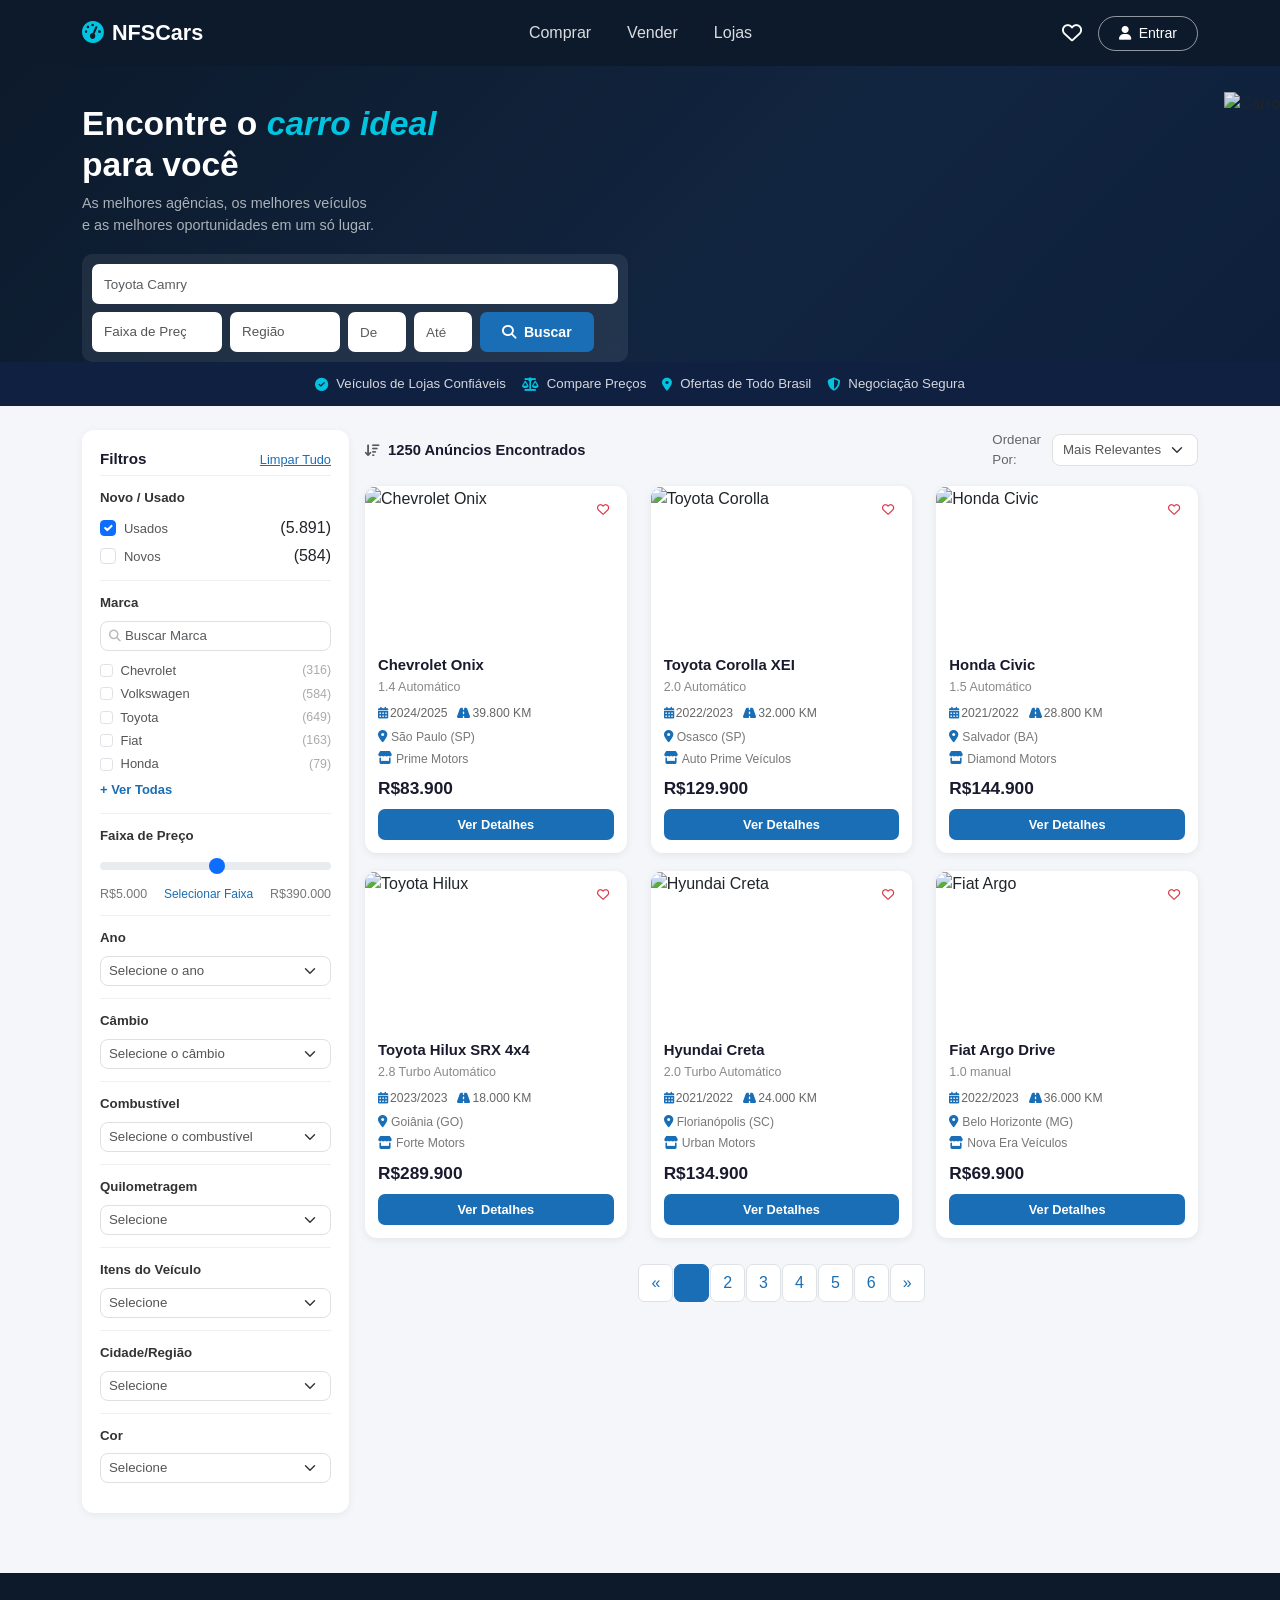
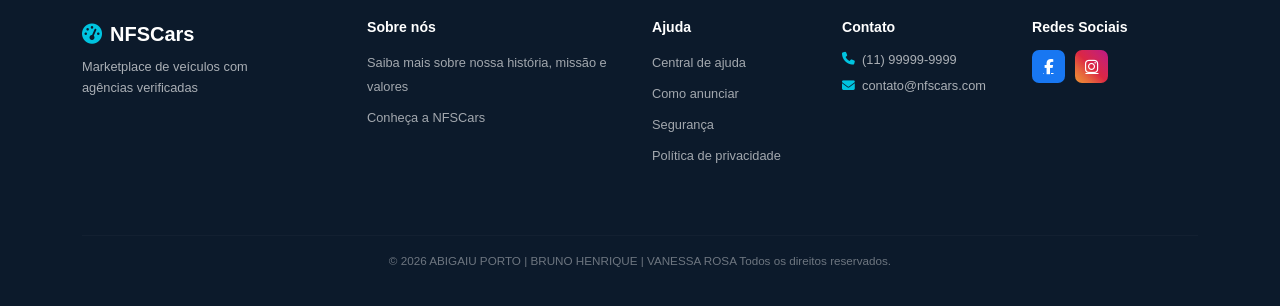
==== index.html @ fce11f49 "ajustes" ====
<!DOCTYPE html>
<!-- lang="pt-BR": informa ao leitor de tela o idioma da página para pronúncia correta -->
<html lang="pt-BR">
<head>
    <!-- charset UTF-8: garante leitura correta de caracteres especiais (ã, ç, é...) -->
    <meta charset="UTF-8">
    <!-- viewport: permite zoom e reflow correto em dispositivos móveis para usuários com baixa visão -->
    <meta name="viewport" content="width=device-width, initial-scale=1.0">
    <title>NFSCars - Encontre o carro ideal para você</title>
    <link href="https://cdn.jsdelivr.net/npm/bootstrap@5.3.2/dist/css/bootstrap.min.css" rel="stylesheet">
    <link href="https://cdnjs.cloudflare.com/ajax/libs/font-awesome/6.5.0/css/all.min.css" rel="stylesheet">
    <link href="style.css" rel="stylesheet">
</head>
<body>

<!-- NAVBAR -->
<!-- <nav>: elemento semântico que identifica área de navegação para leitores de tela -->
<nav class="navbar navbar-main">
    <div class="container">
        <a class="navbar-brand" href="marketplace.html">
            <i class="fas fa-tachometer-alt" style="color:#00c4e0;"></i> NFSCars
        </a>
        <div class="d-flex align-items-center mx-auto gap-1">
            <a class="nav-link" href="marketplace.html">Comprar</a>
            <a class="nav-link" href="cadastro-veiculo.html">Vender</a>
            <a class="nav-link" href="#">Lojas</a>
        </div>
        <div class="d-flex align-items-center gap-3">
            <a href="#" class="text-white fs-5"><i class="far fa-heart"></i></a>
            <button class="btn btn-entrar"><i class="fas fa-user me-1"></i> Entrar</button>
        </div>
    </div>
</nav>

<!-- HERO -->
<!-- <section>: elemento semântico que agrupa conteúdo relacionado, ajuda leitores de tela a navegar por seções -->
<section class="hero-section">
    <div class="container position-relative" style="z-index:2;">
        <div class="row">
            <div class="col-lg-6">
                <h1 class="hero-title">
                    Encontre o <span class="highlight">carro ideal</span><br>para você
                </h1>
                <p class="hero-subtitle">As melhores agências, os melhores veículos<br>e as melhores oportunidades em um só lugar.</p>
                <div class="search-bar">
                    <div class="d-flex gap-2 flex-wrap align-items-center">
                        <!-- placeholder: dica de preenchimento visível; type="text" define o tipo de entrada para teclados virtuais e validação -->
                        <input type="text" class="form-control flex-grow-1" placeholder="Toyota Camry" style="min-width:130px;">
                        <select class="form-select" style="width:130px;">
                            <option>Faixa de Preço</option>
                            <option>Até R$50.000</option>
                            <option>Até R$100.000</option>
                            <option>Até R$200.000</option>
                        </select>
                        <select class="form-select" style="width:110px;">
                            <option>Região</option>
                            <option>São Paulo</option>
                            <option>Rio de Janeiro</option>
                            <option>Bahia</option>
                        </select>
                        <input type="text" class="form-control" placeholder="De" style="width:58px;">
                        <input type="text" class="form-control" placeholder="Até" style="width:58px;">
                        <button class="btn btn-buscar"><i class="fas fa-search me-1"></i> Buscar</button>
                    </div>
                </div>
            </div>
        </div>
    </div>
    <!-- alt="Carro": texto alternativo lido por leitores de tela quando a imagem não carrega ou para deficientes visuais -->
    <img src="https://images.unsplash.com/photo-1555215695-3004980ad54e?w=720&q=80"
         class="hero-car-img" alt="Carro">
</section>

<!-- TRUST BAR -->
<div class="trust-bar">
    <div class="container">
        <div class="row justify-content-center g-3">
            <div class="col-auto"><div class="trust-badge"><i class="fas fa-check-circle"></i><span>Veículos de Lojas Confiáveis</span></div></div>
            <div class="col-auto"><div class="trust-badge"><i class="fas fa-balance-scale"></i><span>Compare Preços</span></div></div>
            <div class="col-auto"><div class="trust-badge"><i class="fas fa-map-marker-alt"></i><span>Ofertas de Todo Brasil</span></div></div>
            <div class="col-auto"><div class="trust-badge"><i class="fas fa-shield-alt"></i><span>Negociação Segura</span></div></div>
        </div>
    </div>
</div>

<!-- MAIN -->
<div class="container py-4">
    <div class="row g-3">

        <!-- SIDEBAR -->
        <div class="col-lg-3">
            <div class="filter-sidebar">
                <div class="d-flex justify-content-between align-items-center mb-1">
                    <span class="filter-title">Filtros</span>
                    <a href="#" style="font-size:0.8rem;color:#1a6eb5;">Limpar Tudo</a>
                </div>

                <!-- Novo/Usado -->
                <div class="filter-section">
                    <div class="filter-section-title">Novo / Usado</div>
                    <div class="d-flex justify-content-between align-items-center mb-1">
                        <!-- form-check: estrutura Bootstrap que vincula visualmente label ao checkbox, melhorando a área clicável e leitura por assistivos -->
                        <div class="form-check mb-0">
                            <!-- type="checkbox": informa ao leitor de tela que é uma caixa de seleção -->
                            <input class="form-check-input" type="checkbox" checked>
                            <!-- <label>: vincula texto descritivo ao controle, lido pelo leitor de tela ao focar no checkbox -->
                            <label class="form-check-label">Usados</label>
                        </div>
                        <span class="cnt">(5.891)</span>
                    </div>
                    <div class="d-flex justify-content-between align-items-center">
                        <div class="form-check mb-0">
                            <input class="form-check-input" type="checkbox">
                            <label class="form-check-label">Novos</label>
                        </div>
                        <span class="cnt">(584)</span>
                    </div>
                </div>

                <!-- Marca -->
                <div class="filter-section">
                    <div class="filter-section-title">Marca</div>
                    <div class="position-relative mb-2">
                        <i class="fas fa-search position-absolute" style="left:9px;top:50%;transform:translateY(-50%);color:#bbb;font-size:0.75rem;"></i>
                        <input type="text" class="form-control form-control-sm ps-4" placeholder="Buscar Marca">
                    </div>
                    <div class="brand-item"><label><input type="checkbox" class="form-check-input me-1"> Chevrolet</label><span class="cnt">(316)</span></div>
                    <div class="brand-item"><label><input type="checkbox" class="form-check-input me-1"> Volkswagen</label><span class="cnt">(584)</span></div>
                    <div class="brand-item"><label><input type="checkbox" class="form-check-input me-1"> Toyota</label><span class="cnt">(649)</span></div>
                    <div class="brand-item"><label><input type="checkbox" class="form-check-input me-1"> Fiat</label><span class="cnt">(163)</span></div>
                    <div class="brand-item"><label><input type="checkbox" class="form-check-input me-1"> Honda</label><span class="cnt">(79)</span></div>
                    <a href="#" class="ver-todas mt-1 d-inline-block">+ Ver Todas</a>
                </div>

                <!-- Faixa de Preço -->
                <div class="filter-section">
                    <div class="filter-section-title">Faixa de Preço</div>
                    <input type="range" class="form-range" min="5000" max="390000" value="200000">
                    <div class="d-flex justify-content-between price-range">
                        <span>R$5.000</span>
                        <span style="color:#1a6eb5;font-size:0.75rem;">Selecionar Faixa</span>
                        <span>R$390.000</span>
                    </div>
                </div>

                <!-- Dropdowns -->
                <div class="filter-section">
                    <div class="filter-section-title">Ano</div>
                    <select class="form-select form-select-sm"><option>Selecione o ano</option><option>2024/2025</option><option>2023/2024</option><option>2022/2023</option></select>
                </div>
                <div class="filter-section">
                    <div class="filter-section-title">Câmbio</div>
                    <select class="form-select form-select-sm"><option>Selecione o câmbio</option><option>Automático</option><option>Manual</option></select>
                </div>
                <div class="filter-section">
                    <div class="filter-section-title">Combustível</div>
                    <select class="form-select form-select-sm"><option>Selecione o combustível</option><option>Flex</option><option>Gasolina</option><option>Elétrico</option></select>
                </div>
                <div class="filter-section">
                    <div class="filter-section-title">Quilometragem</div>
                    <select class="form-select form-select-sm"><option>Selecione</option><option>Até 20.000 km</option><option>Até 50.000 km</option><option>Até 100.000 km</option></select>
                </div>
                <div class="filter-section">
                    <div class="filter-section-title">Itens do Veículo</div>
                    <select class="form-select form-select-sm"><option>Selecione</option><option>Ar condicionado</option><option>Direção hidráulica</option></select>
                </div>
                <div class="filter-section">
                    <div class="filter-section-title">Cidade/Região</div>
                    <select class="form-select form-select-sm"><option>Selecione</option><option>São Paulo</option><option>Rio de Janeiro</option></select>
                </div>
                <div class="filter-section">
                    <div class="filter-section-title">Cor</div>
                    <select class="form-select form-select-sm"><option>Selecione</option><option>Branco</option><option>Preto</option><option>Prata</option></select>
                </div>
            </div>
        </div>

        <!-- LISTINGS -->
        <div class="col-lg-9">
            <div class="d-flex justify-content-between align-items-center mb-3">
                <div class="results-count"><i class="fas fa-sort-amount-down me-1 text-muted" style="font-size:0.83rem;"></i> 1250 Anúncios Encontrados</div>
                <div class="d-flex align-items-center gap-2">
                    <span style="font-size:0.83rem;color:#666;">Ordenar Por:</span>
                    <select class="sort-select form-select">
                        <option>Mais Relevantes</option>
                        <option>Menor Preço</option>
                        <option>Maior Preço</option>
                        <option>Mais Novo</option>
                    </select>
                </div>
            </div>

            <div class="row">
                <!-- Card 1 -->
                <div class="col-md-4">
                    <div class="car-card">
                        <div class="car-img-wrap">
                            <img src="https://images.unsplash.com/photo-1549317661-bd32c8ce0db2?w=400&q=80" alt="Chevrolet Onix">
                            <button class="heart-btn"><i class="far fa-heart text-danger" style="font-size:0.78rem;"></i></button>
                        </div>
                        <div class="car-body">
                            <div class="car-name">Chevrolet Onix</div>
                            <div class="car-ver">1.4 Automático</div>
                            <div class="car-specs">
                                <span><i class="fas fa-calendar-alt"></i>2024/2025</span>
                                <span><i class="fas fa-road"></i>39.800 KM</span>
                            </div>
                            <div class="car-loc"><i class="fas fa-map-marker-alt"></i> São Paulo (SP)</div>
                            <div class="car-dealer"><i class="fas fa-store"></i> Prime Motors</div>
                            <div class="car-price">R$83.900</div>
                            <a href="detalhes-veiculo.html" class="btn btn-detalhes">Ver Detalhes</a>
                        </div>
                    </div>
                </div>

                <!-- Card 2 -->
                <div class="col-md-4">
                    <div class="car-card">
                        <div class="car-img-wrap">
                            <img src="https://images.unsplash.com/photo-1611566026373-c6c8da0ea861?w=400&q=80" alt="Toyota Corolla">
                            <button class="heart-btn"><i class="far fa-heart text-danger" style="font-size:0.78rem;"></i></button>
                        </div>
                        <div class="car-body">
                            <div class="car-name">Toyota Corolla XEI</div>
                            <div class="car-ver">2.0 Automático</div>
                            <div class="car-specs">
                                <span><i class="fas fa-calendar-alt"></i>2022/2023</span>
                                <span><i class="fas fa-road"></i>32.000 KM</span>
                            </div>
                            <div class="car-loc"><i class="fas fa-map-marker-alt"></i> Osasco (SP)</div>
                            <div class="car-dealer"><i class="fas fa-store"></i> Auto Prime Veículos</div>
                            <div class="car-price">R$129.900</div>
                            <a href="detalhes-veiculo.html" class="btn btn-detalhes">Ver Detalhes</a>
                        </div>
                    </div>
                </div>

                <!-- Card 3 -->
                <div class="col-md-4">
                    <div class="car-card">
                        <div class="car-img-wrap">
                            <img src="https://images.unsplash.com/photo-1606664515524-ed2f786a0bd6?w=400&q=80" alt="Honda Civic">
                            <button class="heart-btn"><i class="far fa-heart text-danger" style="font-size:0.78rem;"></i></button>
                        </div>
                        <div class="car-body">
                            <div class="car-name">Honda Civic</div>
                            <div class="car-ver">1.5 Automático</div>
                            <div class="car-specs">
                                <span><i class="fas fa-calendar-alt"></i>2021/2022</span>
                                <span><i class="fas fa-road"></i>28.800 KM</span>
                            </div>
                            <div class="car-loc"><i class="fas fa-map-marker-alt"></i> Salvador (BA)</div>
                            <div class="car-dealer"><i class="fas fa-store"></i> Diamond Motors</div>
                            <div class="car-price">R$144.900</div>
                            <a href="detalhes-veiculo.html" class="btn btn-detalhes">Ver Detalhes</a>
                        </div>
                    </div>
                </div>

                <!-- Card 4 -->
                <div class="col-md-4">
                    <div class="car-card">
                        <div class="car-img-wrap">
                            <img src="https://images.unsplash.com/photo-1533473359331-0135ef1b58bf?w=400&q=80" alt="Toyota Hilux">
                            <button class="heart-btn"><i class="far fa-heart text-danger" style="font-size:0.78rem;"></i></button>
                        </div>
                        <div class="car-body">
                            <div class="car-name">Toyota Hilux SRX 4x4</div>
                            <div class="car-ver">2.8 Turbo Automático</div>
                            <div class="car-specs">
                                <span><i class="fas fa-calendar-alt"></i>2023/2023</span>
                                <span><i class="fas fa-road"></i>18.000 KM</span>
                            </div>
                            <div class="car-loc"><i class="fas fa-map-marker-alt"></i> Goiânia (GO)</div>
                            <div class="car-dealer"><i class="fas fa-store"></i> Forte Motors</div>
                            <div class="car-price">R$289.900</div>
                            <a href="detalhes-veiculo.html" class="btn btn-detalhes">Ver Detalhes</a>
                        </div>
                    </div>
                </div>

                <!-- Card 5 -->
                <div class="col-md-4">
                    <div class="car-card">
                        <div class="car-img-wrap">
                            <img src="https://images.unsplash.com/photo-1502877338535-766e1452684a?w=400&q=80" alt="Hyundai Creta">
                            <button class="heart-btn"><i class="far fa-heart text-danger" style="font-size:0.78rem;"></i></button>
                        </div>
                        <div class="car-body">
                            <div class="car-name">Hyundai Creta</div>
                            <div class="car-ver">2.0 Turbo Automático</div>
                            <div class="car-specs">
                                <span><i class="fas fa-calendar-alt"></i>2021/2022</span>
                                <span><i class="fas fa-road"></i>24.000 KM</span>
                            </div>
                            <div class="car-loc"><i class="fas fa-map-marker-alt"></i> Florianópolis (SC)</div>
                            <div class="car-dealer"><i class="fas fa-store"></i> Urban Motors</div>
                            <div class="car-price">R$134.900</div>
                            <a href="detalhes-veiculo.html" class="btn btn-detalhes">Ver Detalhes</a>
                        </div>
                    </div>
                </div>

                <!-- Card 6 -->
                <div class="col-md-4">
                    <div class="car-card">
                        <div class="car-img-wrap">
                            <img src="https://images.unsplash.com/photo-1583121274602-3e2820c69888?w=400&q=80" alt="Fiat Argo">
                            <button class="heart-btn"><i class="far fa-heart text-danger" style="font-size:0.78rem;"></i></button>
                        </div>
                        <div class="car-body">
                            <div class="car-name">Fiat Argo Drive</div>
                            <div class="car-ver">1.0 manual</div>
                            <div class="car-specs">
                                <span><i class="fas fa-calendar-alt"></i>2022/2023</span>
                                <span><i class="fas fa-road"></i>36.000 KM</span>
                            </div>
                            <div class="car-loc"><i class="fas fa-map-marker-alt"></i> Belo Horizonte (MG)</div>
                            <div class="car-dealer"><i class="fas fa-store"></i> Nova Era Veículos</div>
                            <div class="car-price">R$69.900</div>
                            <a href="detalhes-veiculo.html" class="btn btn-detalhes">Ver Detalhes</a>
                        </div>
                    </div>
                </div>
            </div>

            <!-- PAGINATION -->
            <!-- <nav>: identifica a paginação como área de navegação para leitores de tela -->
            <nav class="d-flex justify-content-center mt-2">
                <!-- <ul>: lista semântica que permite ao leitor de tela anunciar "lista com X itens" -->
                <ul class="pagination">
                    <li class="page-item"><a class="page-link" href="#">&laquo;</a></li>
                    <li class="page-item active"><a class="page-link" href="#">1</a></li>
                    <li class="page-item"><a class="page-link" href="#">2</a></li>
                    <li class="page-item"><a class="page-link" href="#">3</a></li>
                    <li class="page-item"><a class="page-link" href="#">4</a></li>
                    <li class="page-item"><a class="page-link" href="#">5</a></li>
                    <li class="page-item"><a class="page-link" href="#">6</a></li>
                    <li class="page-item"><a class="page-link" href="#">&raquo;</a></li>
                </ul>
            </nav>
        </div>
    </div>
</div>

<!-- FOOTER -->
<!-- <footer>: elemento semântico que delimita o rodapé; leitores de tela permitem pular diretamente para ele -->
<footer class="footer">
    <div class="container">
        <div class="row">
            <div class="col-lg-3 col-md-6 mb-4">
                <div class="footer-logo"><i class="fas fa-tachometer-alt me-2" style="color:#00c4e0;"></i>NFSCars</div>
                <p class="footer-desc">Marketplace de veículos com agências verificadas</p>
            </div>
            <div class="col-lg-3 col-md-6 mb-4">
                <h6>Sobre nós</h6>
                <ul>
                    <li><a href="#">Saiba mais sobre nossa história, missão e valores</a></li>
                    <li><a href="#">Conheça a NFSCars</a></li>
                </ul>
            </div>
            <div class="col-lg-2 col-md-6 mb-4">
                <h6>Ajuda</h6>
                <ul>
                    <li><a href="#">Central de ajuda</a></li>
                    <li><a href="#">Como anunciar</a></li>
                    <li><a href="#">Segurança</a></li>
                    <li><a href="#">Política de privacidade</a></li>
                </ul>
            </div>
            <div class="col-lg-2 col-md-6 mb-4">
                <h6>Contato</h6>
                <div class="ci"><i class="fas fa-phone"></i><span>(11) 99999-9999</span></div>
                <div class="ci"><i class="fas fa-envelope"></i><span>contato@nfscars.com</span></div>
            </div>
            <div class="col-lg-2 col-md-6 mb-4">
                <h6>Redes Sociais</h6>
                <a href="#" class="social-icon fb"><i class="fab fa-facebook-f"></i></a>
                <a href="#" class="social-icon ig"><i class="fab fa-instagram"></i></a>
            </div>
        </div>
        <hr class="footer-hr">
        <p class="footer-copy">© 2026 ABIGAIU PORTO | BRUNO HENRIQUE | VANESSA ROSA Todos os direitos reservados.</p>
    </div>
</footer>

<script src="https://cdn.jsdelivr.net/npm/bootstrap@5.3.2/dist/js/bootstrap.bundle.min.js"></script>
</body>
</html>
---- style.css ----
/* ===== PÁGINA DE DETALHES ===== */

/* Gallery */
.detail-main-img-wrap { position: relative; border-radius: 10px; overflow: hidden; }
.detail-main-img { width: 100%; height: 295px; object-fit: cover; display: block; }
.gallery-counter {
    position: absolute; bottom: 10px; right: 10px; background: rgba(0,0,0,0.55);
    color: white; font-size: 0.75rem; padding: 3px 10px; border-radius: 20px;
}
.gallery-nav {
    position: absolute; top: 50%; transform: translateY(-50%); background: rgba(255,255,255,0.92);
    border: none; border-radius: 50%; width: 32px; height: 32px;
    display: flex; align-items: center; justify-content: center; cursor: pointer;
    font-size: 0.8rem; color: #333; box-shadow: 0 1px 4px rgba(0,0,0,0.18);
}
.gallery-prev { left: 10px; }
.gallery-next { right: 10px; }
.detail-thumbs { display: flex; flex-direction: column; gap: 8px; height: 295px; }
.detail-thumb-wrap { position: relative; border-radius: 10px; overflow: hidden; flex: 1; }
.detail-thumb-img { width: 100%; height: 100%; object-fit: cover; display: block; }
.thumb-more {
    position: absolute; inset: 0; background: rgba(0,0,0,0.45);
    display: flex; align-items: center; justify-content: center;
    color: white; font-size: 1.1rem; font-weight: 700; cursor: pointer;
}

/* Cards */
.detail-card {
    background: white; border-radius: 12px; padding: 18px 20px;
    box-shadow: 0 2px 8px rgba(0,0,0,0.06); margin-bottom: 14px;
}
.detail-car-title { font-size: 1.45rem; font-weight: 700; color: #1a1a2e; margin-bottom: 2px; }
.detail-car-title .accent { color: #1a6eb5; }
.detail-car-sub { font-size: 0.87rem; color: #888; margin-bottom: 0; }
.heart-btn-detail {
    background: none; border: 1.5px solid #eee; border-radius: 50%;
    width: 36px; height: 36px; display: flex; align-items: center;
    justify-content: center; cursor: pointer; flex-shrink: 0; font-size: 0.95rem;
}

/* Specs grid */
.specs-grid { border: 1px solid #efefef; border-radius: 8px; overflow: hidden; margin-top: 14px; }
.spec-item { padding: 9px 12px; border-right: 1px solid #efefef; border-bottom: 1px solid #efefef; }
.spec-item:nth-child(4n) { border-right: none; }
.spec-label { font-size: 0.71rem; color: #aaa; margin-bottom: 2px; text-transform: uppercase; letter-spacing: 0.3px; }
.spec-value { font-size: 0.83rem; font-weight: 600; color: #1a1a2e; }

/* Section title */
.detail-section-title { font-weight: 700; font-size: 0.88rem; color: #1a1a2e; margin-bottom: 14px; }

/* Vehicle items */
.veiculo-item { font-size: 0.8rem; color: #555; display: flex; align-items: center; gap: 6px; padding: 4px 0; }
.veiculo-item i { color: #1a6eb5; font-size: 0.75rem; }

/* Vendor */
.vendor-av {
    width: 38px; height: 38px; border-radius: 50%; background: #1a6eb5;
    display: flex; align-items: center; justify-content: center;
    color: white; font-weight: 700; font-size: 0.8rem; flex-shrink: 0;
}
.vendor-name { font-weight: 700; font-size: 0.88rem; color: #1a1a2e; }
.vendor-loc { font-size: 0.76rem; color: #888; }
.vendor-loc i { color: #1a6eb5; font-size: 0.74rem; margin-right: 3px; }
.vendor-stat { font-size: 0.79rem; color: #666; margin-bottom: 7px; display: flex; align-items: center; gap: 7px; }
.vendor-stat i { color: #1a6eb5; font-size: 0.77rem; }

/* Contact panel */
.contact-panel {
    background: white; border-radius: 12px; padding: 20px;
    box-shadow: 0 2px 8px rgba(0,0,0,0.07); position: sticky; top: 18px;
}
.detail-price-val { font-size: 1.65rem; font-weight: 700; color: #c0392b; margin-bottom: 4px; }
.contact-label { font-size: 0.81rem; color: #777; margin-bottom: 12px; }
.btn-enviar {
    background: #1a6eb5; color: white; border: none;
    border-radius: 8px; font-size: 0.88rem; font-weight: 600; padding: 10px;
}
.btn-enviar:hover { background: #1559a0; color: white; }

/* Mais anúncios */
.mais-anuncios-title { font-weight: 700; font-size: 1rem; color: #1a1a2e; margin-bottom: 16px; }

/* ===== VARIÁVEIS E BASE ===== */
:root {
    --nfs-dark: #0c1a2b;
    --nfs-blue: #1a6eb5;
    --nfs-accent: #00c4e0;
}

body { font-family: 'Segoe UI', sans-serif; background: #f5f6fa; }
body.cadastro { background: #f0f2f5; }

/* ===== NAVBAR MARKETPLACE ===== */
.navbar-main { background: var(--nfs-dark); padding: 12px 0; }
.navbar-main .navbar-brand {
    color: white; font-weight: 700; font-size: 1.35rem;
    display: flex; align-items: center; gap: 8px;
}
.navbar-main .nav-link { color: rgba(255,255,255,0.85) !important; font-weight: 500; padding: 0 16px !important; }
.navbar-main .nav-link:hover { color: white !important; }
.btn-entrar {
    border: 1.5px solid rgba(255,255,255,0.55); color: white;
    border-radius: 20px; padding: 6px 20px; font-size: 0.88rem; background: transparent;
}
.btn-entrar:hover { background: rgba(255,255,255,0.1); color: white; }

/* ===== HERO ===== */
.hero-section {
    background: linear-gradient(135deg, #0c1a2b 0%, #122540 60%, #0d1f3a 100%);
    min-height: 260px; position: relative; overflow: hidden; padding: 38px 0 0;
}
.hero-car-img {
    position: absolute; right: 0; bottom: 0; height: 270px;
    object-fit: cover; opacity: 0.9;
}
.hero-title { font-size: 2.1rem; font-weight: 700; color: white; line-height: 1.2; }
.hero-title .highlight { color: #00c4e0; font-style: italic; }
.hero-subtitle { color: rgba(255,255,255,0.65); font-size: 0.9rem; margin: 8px 0 18px; }

/* ===== SEARCH BAR ===== */
.search-bar {
    background: rgba(255,255,255,0.08); border-radius: 10px;
    padding: 10px; backdrop-filter: blur(4px);
}
.search-bar .form-control, .search-bar .form-select {
    border: none; background: white; border-radius: 7px;
    font-size: 0.84rem; height: 40px;
}
.btn-buscar {
    background: #1a6eb5; color: white; border: none;
    border-radius: 7px; font-weight: 600; height: 40px;
    padding: 0 22px; white-space: nowrap; font-size: 0.88rem;
}
.btn-buscar:hover { background: #1559a0; color: white; }

/* ===== TRUST BAR ===== */
.trust-bar { background: #0f2040; padding: 12px 0; }
.trust-badge { display: flex; align-items: center; gap: 8px; color: rgba(255,255,255,0.82); font-size: 0.83rem; }
.trust-badge i { color: #00c4e0; }

/* ===== SIDEBAR DE FILTROS ===== */
.filter-sidebar {
    background: white; border-radius: 12px; padding: 18px;
    box-shadow: 0 2px 8px rgba(0,0,0,0.06);
}
.filter-title { font-weight: 700; font-size: 0.95rem; color: #1a1a2e; }
.filter-section { border-top: 1px solid #f0f0f0; padding: 12px 0; }
.filter-section-title { font-size: 0.83rem; font-weight: 600; color: #333; margin-bottom: 8px; }
.form-check-label { font-size: 0.81rem; color: #555; }
.brand-item {
    display: flex; justify-content: space-between; font-size: 0.81rem;
    color: #555; padding: 2px 0; align-items: center;
}
.brand-item .cnt { color: #aaa; font-size: 0.77rem; }
.ver-todas { color: #1a6eb5; font-size: 0.81rem; text-decoration: none; font-weight: 600; }
.price-range { font-size: 0.78rem; color: #777; }

/* ===== RESULTADOS ===== */
.results-count { font-weight: 700; font-size: 0.92rem; color: #1a1a2e; }
.sort-select { font-size: 0.83rem; border: 1px solid #ddd; border-radius: 7px; padding: 5px 10px; color: #555; }

/* ===== CARD DE CARRO ===== */
.car-card {
    background: white; border-radius: 12px; overflow: hidden;
    box-shadow: 0 2px 8px rgba(0,0,0,0.07); margin-bottom: 18px;
    transition: transform 0.2s, box-shadow 0.2s;
}
.car-card:hover { transform: translateY(-3px); box-shadow: 0 6px 18px rgba(0,0,0,0.12); }
.car-img-wrap { position: relative; height: 155px; overflow: hidden; }
.car-img-wrap img { width: 100%; height: 100%; object-fit: cover; }
.heart-btn {
    position: absolute; top: 9px; right: 9px; background: rgba(255,255,255,0.92);
    border: none; border-radius: 50%; width: 30px; height: 30px;
    display: flex; align-items: center; justify-content: center; cursor: pointer;
}
.car-body { padding: 13px; }
.car-name { font-weight: 700; font-size: 0.93rem; color: #1a1a2e; margin-bottom: 2px; }
.car-ver { font-size: 0.78rem; color: #888; margin-bottom: 7px; }
.car-specs { display: flex; gap: 10px; font-size: 0.76rem; color: #666; margin-bottom: 6px; }
.car-specs i { color: #1a6eb5; margin-right: 2px; font-size: 0.73rem; }
.car-loc, .car-dealer {
    font-size: 0.76rem; color: #777; display: flex;
    align-items: center; gap: 4px; margin-bottom: 3px;
}
.car-loc i, .car-dealer i { color: #1a6eb5; font-size: 0.78rem; }
.car-price { font-size: 1.08rem; font-weight: 700; color: #1a1a2e; margin: 8px 0 7px; }
.btn-detalhes {
    background: #1a6eb5; color: white; border: none; border-radius: 7px;
    font-size: 0.8rem; font-weight: 600; padding: 6px 14px; width: 100%;
}
.btn-detalhes:hover { background: #1559a0; color: white; }

/* ===== PAGINAÇÃO ===== */
.pagination .page-link { color: #1a6eb5; border-radius: 7px; margin: 0 2px; border-color: #dee2e6; }
.pagination .page-item.active .page-link { background: #1a6eb5; border-color: #1a6eb5; }

/* ===== FOOTER ===== */
.footer { background: #0c1a2b; color: rgba(255,255,255,0.65); padding: 46px 0 20px; margin-top: 36px; }
.footer-logo { font-size: 1.25rem; font-weight: 700; color: white; margin-bottom: 8px; }
.footer-desc { font-size: 0.8rem; line-height: 1.6; max-width: 180px; }
.footer h6 { color: white; font-weight: 600; margin-bottom: 14px; font-size: 0.88rem; }
.footer ul { list-style: none; padding: 0; }
.footer ul li { margin-bottom: 7px; }
.footer ul li a { color: rgba(255,255,255,0.62); text-decoration: none; font-size: 0.8rem; }
.footer ul li a:hover { color: white; }
.footer .ci { display: flex; align-items: center; gap: 7px; font-size: 0.8rem; margin-bottom: 7px; }
.footer .ci i { color: #00c4e0; }
.social-icon {
    width: 33px; height: 33px; border-radius: 7px; display: inline-flex;
    align-items: center; justify-content: center; color: white; font-size: 0.95rem; margin-right: 6px;
}
.fb { background: #1877f2; }
.ig { background: linear-gradient(45deg, #f09433, #e6683c, #dc2743, #cc2366, #bc1888); }
.footer-hr { border-color: rgba(255,255,255,0.1); margin: 28px 0 16px; }
.footer-copy { font-size: 0.73rem; color: rgba(255,255,255,0.4); text-align: center; }

/* ===== NAVBAR CADASTRO ===== */
.top-nav { background: var(--nfs-dark); }
.top-nav .navbar-brand {
    color: white; font-weight: 700; font-size: 1.2rem;
    display: flex; align-items: center; gap: 7px; padding: 14px 24px 14px 0;
}
.top-nav .nav-item .nav-link {
    color: rgba(255,255,255,0.65) !important; font-size: 0.78rem;
    padding: 16px 14px !important; display: flex; flex-direction: column;
    align-items: center; gap: 3px; text-align: center; transition: 0.15s;
}
.top-nav .nav-item .nav-link i { font-size: 0.95rem; }
.top-nav .nav-item .nav-link:hover { color: white !important; background: rgba(255,255,255,0.06); }
.top-nav .nav-item.active .nav-link { color: white !important; border-bottom: 2px solid #00c4e0; }
.user-badge { display: flex; align-items: center; gap: 10px; color: white; }
.user-avatar {
    width: 36px; height: 36px; border-radius: 50%; background: #1a6eb5;
    display: flex; align-items: center; justify-content: center;
    font-weight: 700; font-size: 0.82rem; border: 2px solid rgba(255,255,255,0.25);
}
.user-name { font-size: 0.82rem; font-weight: 600; }
.user-type { font-size: 0.7rem; color: rgba(255,255,255,0.55); }

/* ===== PÁGINA DE CADASTRO ===== */
.page-wrap { padding: 22px 0 44px; }
.breadcrumb { font-size: 0.8rem; }
.breadcrumb-item a { color: #1a6eb5; text-decoration: none; }
.breadcrumb-item.active { color: #777; }
.btn-voltar {
    background: white; border: 1px solid #d5d5d5; border-radius: 8px;
    color: #555; font-size: 0.83rem; padding: 6px 14px;
}
.btn-voltar:hover { background: #f5f5f5; }

/* ===== SEÇÕES DO FORMULÁRIO ===== */
.form-section {
    background: white; border-radius: 12px; padding: 22px 24px;
    margin-bottom: 18px; box-shadow: 0 1px 5px rgba(0,0,0,0.06);
}
.sec-title {
    font-weight: 700; font-size: 0.92rem; color: #1a1a2e;
    margin-bottom: 18px; display: flex; align-items: center; gap: 9px;
}
.sec-num {
    width: 21px; height: 21px; background: #1a6eb5; color: white;
    border-radius: 50%; font-size: 0.7rem; font-weight: 700;
    display: inline-flex; align-items: center; justify-content: center; flex-shrink: 0;
}
.form-label { font-size: 0.79rem; font-weight: 600; color: #444; margin-bottom: 4px; }
.req { color: #e55; font-size: 0.72rem; font-weight: 400; }
.opt { color: #aaa; font-size: 0.72rem; font-weight: 400; }
.form-control, .form-select {
    font-size: 0.83rem; border-radius: 8px; border-color: #e0e0e0; color: #555;
}
.form-control:focus, .form-select:focus {
    border-color: #1a6eb5; box-shadow: 0 0 0 3px rgba(26,110,181,0.1);
}
.input-group-text {
    background: #f7f7f7; border-color: #e0e0e0; color: #999; font-size: 0.83rem;
}

/* ===== DESTAQUES ===== */
.dest-item { font-size: 0.81rem; color: #555; margin-bottom: 7px; display: flex; align-items: center; gap: 7px; }
.dest-item input { accent-color: #1a6eb5; }

/* ===== UPLOAD DE FOTOS ===== */
.photo-drop {
    border: 2px dashed #ccd3dc; border-radius: 10px; padding: 28px 20px;
    text-align: center; background: #fafbfc; cursor: pointer; transition: 0.2s;
}
.photo-drop:hover { border-color: #1a6eb5; background: #f4f8ff; }
.photo-drop i { font-size: 1.9rem; color: #bbb; margin-bottom: 8px; }
.photo-drop p { font-size: 0.8rem; color: #888; margin-bottom: 10px; }
.btn-add-photo {
    background: #1a6eb5; color: white; border: none; border-radius: 7px;
    font-size: 0.8rem; padding: 7px 18px;
}
.thumb {
    width: 68px; height: 58px; border-radius: 6px; background: #eaecef;
    border: 1.5px dashed #ccc; display: flex; align-items: center; justify-content: center;
    font-size: 0.62rem; color: #bbb; text-align: center; flex-shrink: 0;
}
.thumb.main { border-color: #1a6eb5; color: #1a6eb5; background: #eef4fb; font-weight: 600; }

/* ===== BARRA DE AÇÕES ===== */
.action-bar {
    background: white; border-radius: 12px; padding: 14px 22px;
    display: flex; align-items: center; gap: 14px;
    box-shadow: 0 1px 5px rgba(0,0,0,0.06);
}
.btn-rascunho {
    background: white; border: 1.5px solid #1a6eb5; color: #1a6eb5;
    border-radius: 8px; font-size: 0.84rem; font-weight: 600; padding: 8px 18px;
}
.btn-publicar {
    background: #1a6eb5; color: white; border: none;
    border-radius: 8px; font-size: 0.84rem; font-weight: 600; padding: 8px 22px;
}
.btn-publicar:hover { background: #1559a0; color: white; }
.sec-note { font-size: 0.73rem; color: #aaa; display: flex; align-items: center; gap: 5px; margin-left: auto; }

/* ===== PAINEL DE PRÉ-VISUALIZAÇÃO ===== */
.preview-panel {
    background: white; border-radius: 12px; overflow: hidden;
    box-shadow: 0 1px 5px rgba(0,0,0,0.06); position: sticky; top: 18px;
}
.prev-header {
    display: flex; justify-content: space-between; align-items: center;
    padding: 13px 15px; border-bottom: 1px solid #f0f0f0;
}
.prev-title { font-size: 0.83rem; font-weight: 600; color: #333; }
.badge-rascunho {
    background: #f0f0f0; color: #999; font-size: 0.7rem;
    padding: 3px 10px; border-radius: 12px;
}
.prev-img-wrap { position: relative; }
.prev-img { width: 100%; height: 158px; object-fit: cover; }
.prev-heart {
    position: absolute; top: 9px; right: 9px; background: rgba(255,255,255,0.92);
    border-radius: 50%; width: 28px; height: 28px;
    display: flex; align-items: center; justify-content: center; font-size: 0.78rem;
}
.prev-body { padding: 14px; }
.prev-name { font-weight: 700; font-size: 0.93rem; color: #1a1a2e; margin-bottom: 2px; }
.prev-specs { font-size: 0.73rem; color: #999; margin-bottom: 9px; }
.prev-price { font-size: 1.1rem; font-weight: 700; color: #1a1a2e; margin-bottom: 9px; }
.prev-tags { display: flex; gap: 5px; flex-wrap: wrap; margin-bottom: 9px; }
.prev-tag { background: #eef3fb; color: #1a6eb5; font-size: 0.68rem; padding: 2px 8px; border-radius: 5px; font-weight: 500; }
.prev-loc { font-size: 0.76rem; color: #888; display: flex; align-items: center; gap: 5px; margin-bottom: 11px; }
.prev-loc i { color: #1a6eb5; }
.prev-sec { font-size: 0.8rem; font-weight: 600; color: #333; margin-bottom: 7px; }
.ph-line { height: 7px; background: #ebebeb; border-radius: 4px; margin-bottom: 6px; }
.prev-contact { padding: 13px 15px; border-top: 1px solid #f0f0f0; }
.prev-ct-title { font-size: 0.73rem; font-weight: 700; color: #aaa; text-transform: uppercase; letter-spacing: 0.4px; margin-bottom: 10px; }
.dealer-row { display: flex; align-items: center; gap: 9px; margin-bottom: 10px; }
.dealer-av {
    width: 33px; height: 33px; border-radius: 50%; background: #1a6eb5;
    display: flex; align-items: center; justify-content: center;
    color: white; font-weight: 700; font-size: 0.78rem; flex-shrink: 0;
}
.dealer-name { font-weight: 600; font-size: 0.8rem; color: #333; }
.dealer-bdg {
    font-size: 0.66rem; color: #1a6eb5; background: #eef3fb;
    padding: 1px 6px; border-radius: 4px; display: inline-block; margin-top: 2px;
}
.ct-row { display: flex; align-items: center; gap: 8px; font-size: 0.77rem; color: #555; margin-bottom: 7px; }
.ct-icon {
    width: 24px; height: 24px; border-radius: 6px; display: flex;
    align-items: center; justify-content: center; font-size: 0.72rem; flex-shrink: 0;
}
.wa { background: #25d366; color: white; }
.ph { background: #1a6eb5; color: white; }
.ct-loc { font-size: 0.72rem; color: #999; display: flex; gap: 6px; }
.ct-loc i { color: #1a6eb5; margin-top: 2px; flex-shrink: 0; }
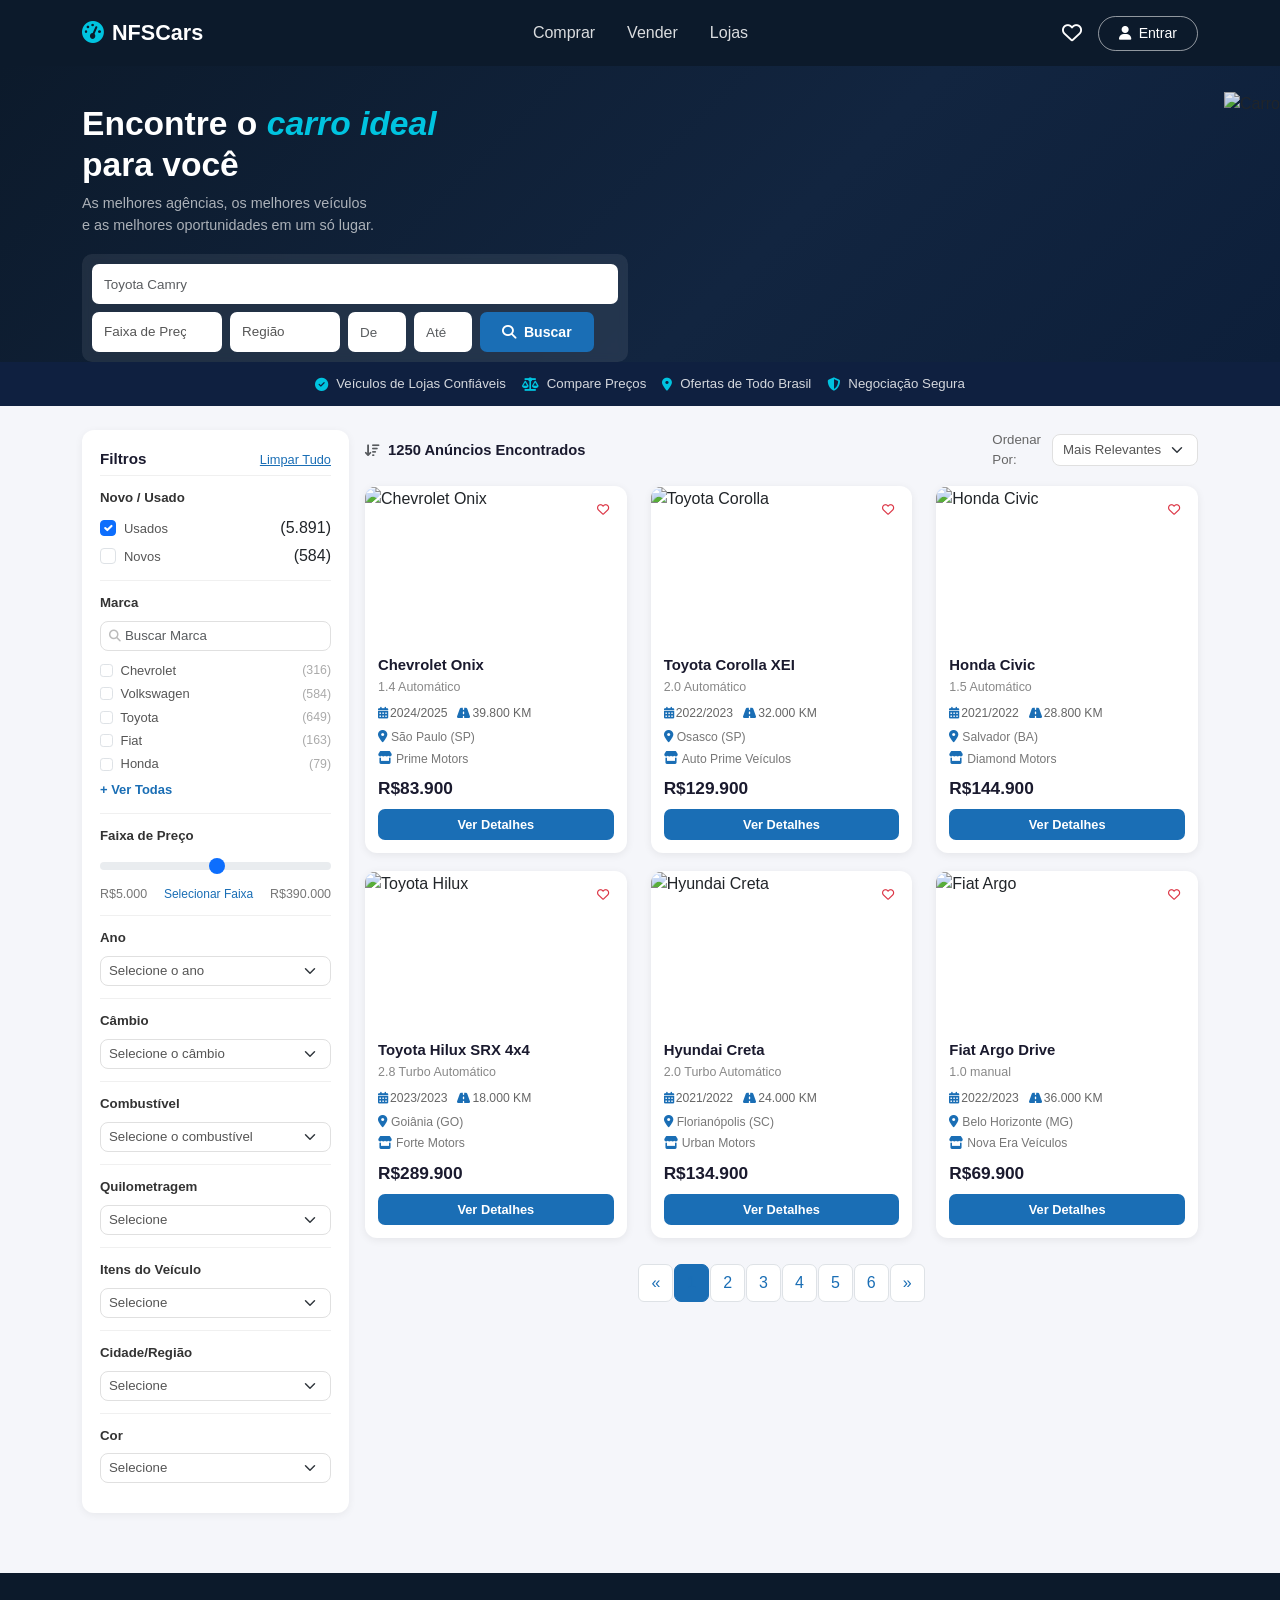
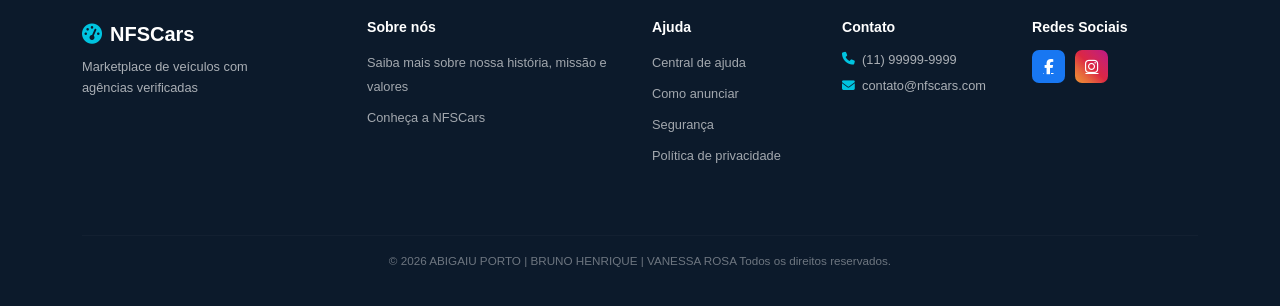
==== commit f0763613: "ajustando menu" ====
--- a/index.html
+++ b/index.html
@@ -15,19 +15,24 @@
 
 <!-- NAVBAR -->
 <!-- <nav>: elemento semântico que identifica área de navegação para leitores de tela -->
-<nav class="navbar navbar-main">
+<nav class="navbar navbar-main navbar-expand-lg">
     <div class="container">
-        <a class="navbar-brand" href="marketplace.html">
+        <a class="navbar-brand" href="index.html">
             <i class="fas fa-tachometer-alt" style="color:#00c4e0;"></i> NFSCars
         </a>
-        <div class="d-flex align-items-center mx-auto gap-1">
-            <a class="nav-link" href="marketplace.html">Comprar</a>
-            <a class="nav-link" href="cadastro-veiculo.html">Vender</a>
-            <a class="nav-link" href="#">Lojas</a>
-        </div>
-        <div class="d-flex align-items-center gap-3">
-            <a href="#" class="text-white fs-5"><i class="far fa-heart"></i></a>
-            <button class="btn btn-entrar"><i class="fas fa-user me-1"></i> Entrar</button>
+        <button class="navbar-toggler" type="button" data-bs-toggle="collapse" data-bs-target="#navbarMain" aria-controls="navbarMain" aria-expanded="false" aria-label="Abrir menu">
+            <span class="navbar-toggler-icon"></span>
+        </button>
+        <div class="collapse navbar-collapse" id="navbarMain">
+            <ul class="navbar-nav mx-auto">
+                <li class="nav-item"><a class="nav-link" href="index.html">Comprar</a></li>
+                <li class="nav-item"><a class="nav-link" href="cadastro-veiculo.html">Vender</a></li>
+                <li class="nav-item"><a class="nav-link" href="#">Lojas</a></li>
+            </ul>
+            <div class="d-flex align-items-center gap-3 mt-2 mt-lg-0">
+                <a href="#" class="text-white fs-5"><i class="far fa-heart"></i></a>
+                <button class="btn btn-entrar"><i class="fas fa-user me-1"></i> Entrar</button>
+            </div>
         </div>
     </div>
 </nav>
--- a/style.css
+++ b/style.css
@@ -1,3 +1,58 @@
+/* ===== MENU HAMBÚRGUER ===== */
+
+/* Ícone branco para navbar escura — funciona em todos os navegadores */
+.navbar-main .navbar-toggler,
+.top-nav .top-nav-toggler {
+    border-color: rgba(255,255,255,0.35);
+    padding: 4px 8px;
+    outline: none;
+    box-shadow: none;
+}
+.navbar-main .navbar-toggler:focus,
+.top-nav .top-nav-toggler:focus {
+    box-shadow: 0 0 0 2px rgba(255,255,255,0.25);
+}
+.navbar-main .navbar-toggler .navbar-toggler-icon,
+.top-nav .top-nav-toggler .navbar-toggler-icon {
+    background-image: url("data:image/svg+xml,%3csvg xmlns='http://www.w3.org/2000/svg' viewBox='0 0 30 30'%3e%3cpath stroke='rgba(255,255,255,0.9)' stroke-linecap='round' stroke-miterlimit='10' stroke-width='2' d='M4 7h22M4 15h22M4 23h22'/%3e%3c/svg%3e");
+    background-size: 1.2em;
+}
+
+/* Top-nav desktop: itens em linha */
+.top-nav-list { flex-direction: row !important; }
+
+/* Mobile (< 992px) */
+@media (max-width: 991.98px) {
+
+    /* Navbar principal */
+    .navbar-main .navbar-collapse {
+        border-top: 1px solid rgba(255,255,255,0.12);
+        padding: 10px 0 6px;
+    }
+    .navbar-main .navbar-nav .nav-link {
+        padding: 9px 6px !important;
+    }
+    .navbar-main .navbar-nav .nav-link:hover { background: rgba(255,255,255,0.07); border-radius: 6px; }
+
+    /* Top-nav cadastro */
+    .top-nav .navbar-collapse {
+        border-top: 1px solid rgba(255,255,255,0.12);
+        padding: 8px 0;
+    }
+    .top-nav-list { flex-direction: column !important; }
+    .top-nav .nav-item .nav-link {
+        flex-direction: row !important;
+        justify-content: flex-start !important;
+        gap: 10px;
+        padding: 10px 4px !important;
+        border-bottom: none !important;
+    }
+    .top-nav .user-badge {
+        border-top: 1px solid rgba(255,255,255,0.12);
+        padding-top: 10px;
+    }
+}
+
 /* ===== PÁGINA DE DETALHES ===== */
 
 /* Gallery */
